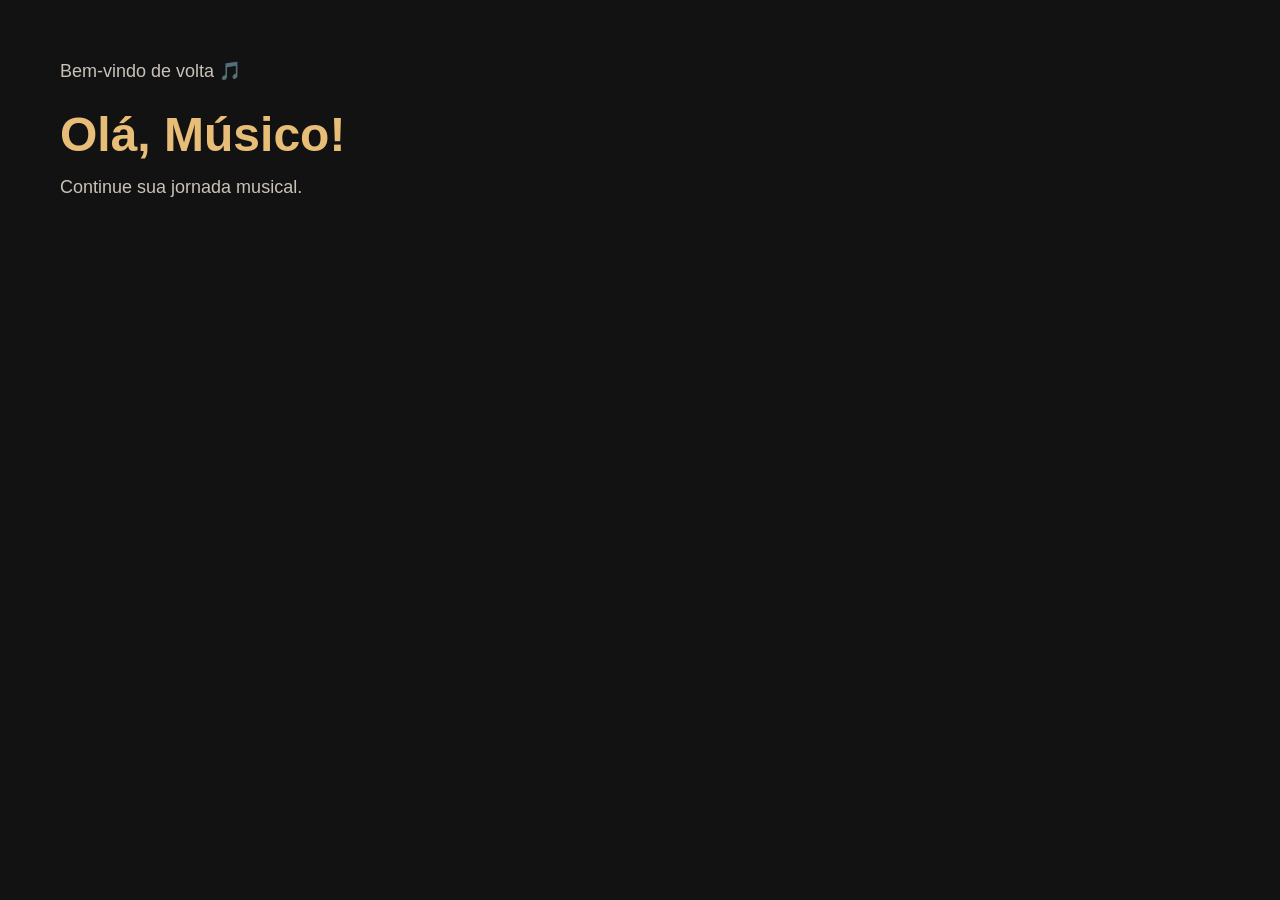
==== inicio.html @ dfb9f51f "Create inicio.html for musical theory homepage" ====
<!DOCTYPE html>
<html lang="pt-BR">

<head>
    <meta charset="UTF-8">
    <meta name="viewport" content="width=device-width, initial-scale=1.0">

    <title>Início | Teoria Musical</title>

    <link rel="stylesheet" href="style.css">
</head>

<body>

    <main class="home">

        <header class="boas-vindas">
            <p>Bem-vindo de volta 🎵</p>
            <h1>Olá, <span id="nomeUsuario">Músico</span>!</h1>
            <p>Continue sua jornada musical.</p>
        </header>

        <section class="
---- style.css ----
* {
    margin: 0;
    padding: 0;
    box-sizing: border-box;
}

body {
    background-color: #121212;
    color: #f5ead7;
    font-family: Arial, sans-serif;
    min-height: 100vh;
    padding: 60px;
}

h1 {
    color: #e8bd78;
    font-size: 48px;
    margin-bottom: 15px;
}

p {
    color: #c9c2b8;
    font-size: 18px;
    margin-bottom: 25px;
}

button {
    background-color: #e8bd78;
    color: #17120d;
    border: none;
    padding: 14px 25px;
    border-radius: 10px;
    font-size: 16px;
    font-weight: bold;
    cursor: pointer;
}

button:hover {
    background-color: #f5d49d;
}
.cadastro {
    width: 100%;
    max-width: 500px;
    margin: 40px auto;
    background-color: #1d1d1d;
    padding: 35px;
    border-radius: 20px;
    border: 1px solid #3a3329;
}

.cadastro h1 {
    text-align: center;
    font-size: 36px;
}

.cadastro p {
    text-align: center;
    line-height: 1.5;
}

.cadastro label {
    display: block;
    margin-top: 20px;
    margin-bottom: 8px;
    color: #f5ead7;
    font-weight: bold;
}

.cadastro input,
.cadastro select {
    width: 100%;
    padding: 14px;
    border-radius: 10px;
    border: 1px solid #555;
    background-color: #292929;
    color: white;
    font-size: 16px;
}

.cadastro input:focus,
.cadastro select:focus {
    outline: 2px solid #e8bd78;
}

.cadastro button {
    width: 100%;
    margin-top: 30px;
}
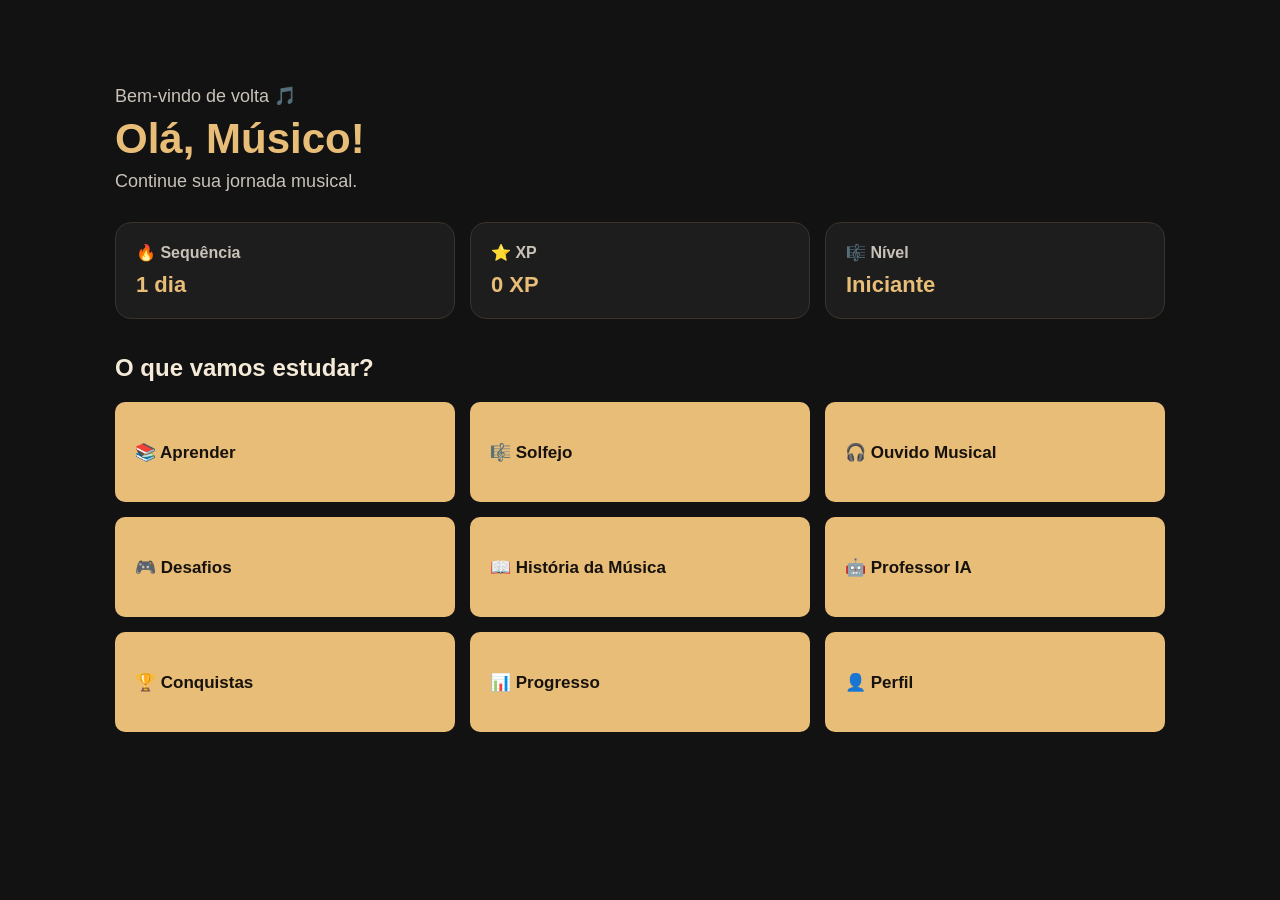
==== commit 49dce9e1: "Add user statistics and study menu to inicio.html" ====
--- a/inicio.html
+++ b/inicio.html
@@ -20,4 +20,56 @@
             <p>Continue sua jornada musical.</p>
         </header>
 
-        <section class="
+        <section class="estatisticas">
+
+            <div class="cartao">
+                <h2>🔥 Sequência</h2>
+                <p>1 dia</p>
+            </div>
+
+            <div class="cartao">
+                <h2>⭐ XP</h2>
+                <p>0 XP</p>
+            </div>
+
+            <div class="cartao">
+                <h2>🎼 Nível</h2>
+                <p id="nivelUsuario">Iniciante</p>
+            </div>
+
+        </section>
+
+        <h2 class="titulo-secao">O que vamos estudar?</h2>
+
+        <section class="menu-estudos">
+
+            <button>📚 Aprender</button>
+            <button>🎼 Solfejo</button>
+            <button>🎧 Ouvido Musical</button>
+            <button>🎮 Desafios</button>
+            <button>📖 História da Música</button>
+            <button>🤖 Professor IA</button>
+            <button>🏆 Conquistas</button>
+            <button>📊 Progresso</button>
+            <button>👤 Perfil</button>
+
+        </section>
+
+    </main>
+
+    <script>
+        const nome = localStorage.getItem("nome");
+        const nivel = localStorage.getItem("nivel");
+
+        if (nome) {
+            document.getElementById("nomeUsuario").textContent = nome;
+        }
+
+        if (nivel) {
+            document.getElementById("nivelUsuario").textContent = nivel;
+        }
+    </script>
+
+</body>
+
+</html>
--- a/style.css
+++ b/style.css
@@ -86,3 +86,107 @@
     width: 100%;
     margin-top: 30px;
 }
+
+
+/* ===== PÁGINA INICIAL ===== */
+
+.home {
+    width: 100%;
+    max-width: 1100px;
+    margin: 0 auto;
+    padding: 25px;
+}
+
+.boas-vindas {
+    margin-bottom: 30px;
+}
+
+.boas-vindas h1 {
+    font-size: 42px;
+    margin: 8px 0;
+    color: #e8bd78;
+}
+
+.boas-vindas p {
+    margin-bottom: 5px;
+}
+
+
+/* Cartões de estatísticas */
+
+.estatisticas {
+    display: grid;
+    grid-template-columns: repeat(3, 1fr);
+    gap: 15px;
+    margin-bottom: 35px;
+}
+
+.cartao {
+    background: #1d1d1d;
+    border: 1px solid #3a3329;
+    border-radius: 16px;
+    padding: 20px;
+}
+
+.cartao h2 {
+    font-size: 16px;
+    color: #c9c2b8;
+    margin-bottom: 10px;
+}
+
+.cartao p {
+    font-size: 22px;
+    font-weight: bold;
+    color: #e8bd78;
+    margin: 0;
+}
+
+.titulo-secao {
+    margin-bottom: 20px;
+}
+
+/* Áreas de estudo */
+
+.menu-estudos {
+    display: grid;
+    grid-template-columns: repeat(3, 1fr);
+    gap: 15px;
+}
+
+.menu-estudos button {
+    min-height: 100px;
+    font-size: 17px;
+    text-align: left;
+    padding: 20px;
+}
+
+/* ===== CELULAR ===== */
+
+@media (max-width: 700px) {
+
+    body {
+        padding: 0;
+        align-items: flex-start;
+    }
+
+    .home {
+        padding: 25px 18px;
+    }
+
+    .boas-vindas h1 {
+        font-size: 34px;
+    }
+
+    .estatisticas {
+        grid-template-columns: 1fr;
+    }
+
+    .menu-estudos {
+        grid-template-columns: 1fr 1fr;
+    }
+
+    .menu-estudos button {
+        min-height: 90px;
+        padding: 15px;
+    }
+}
